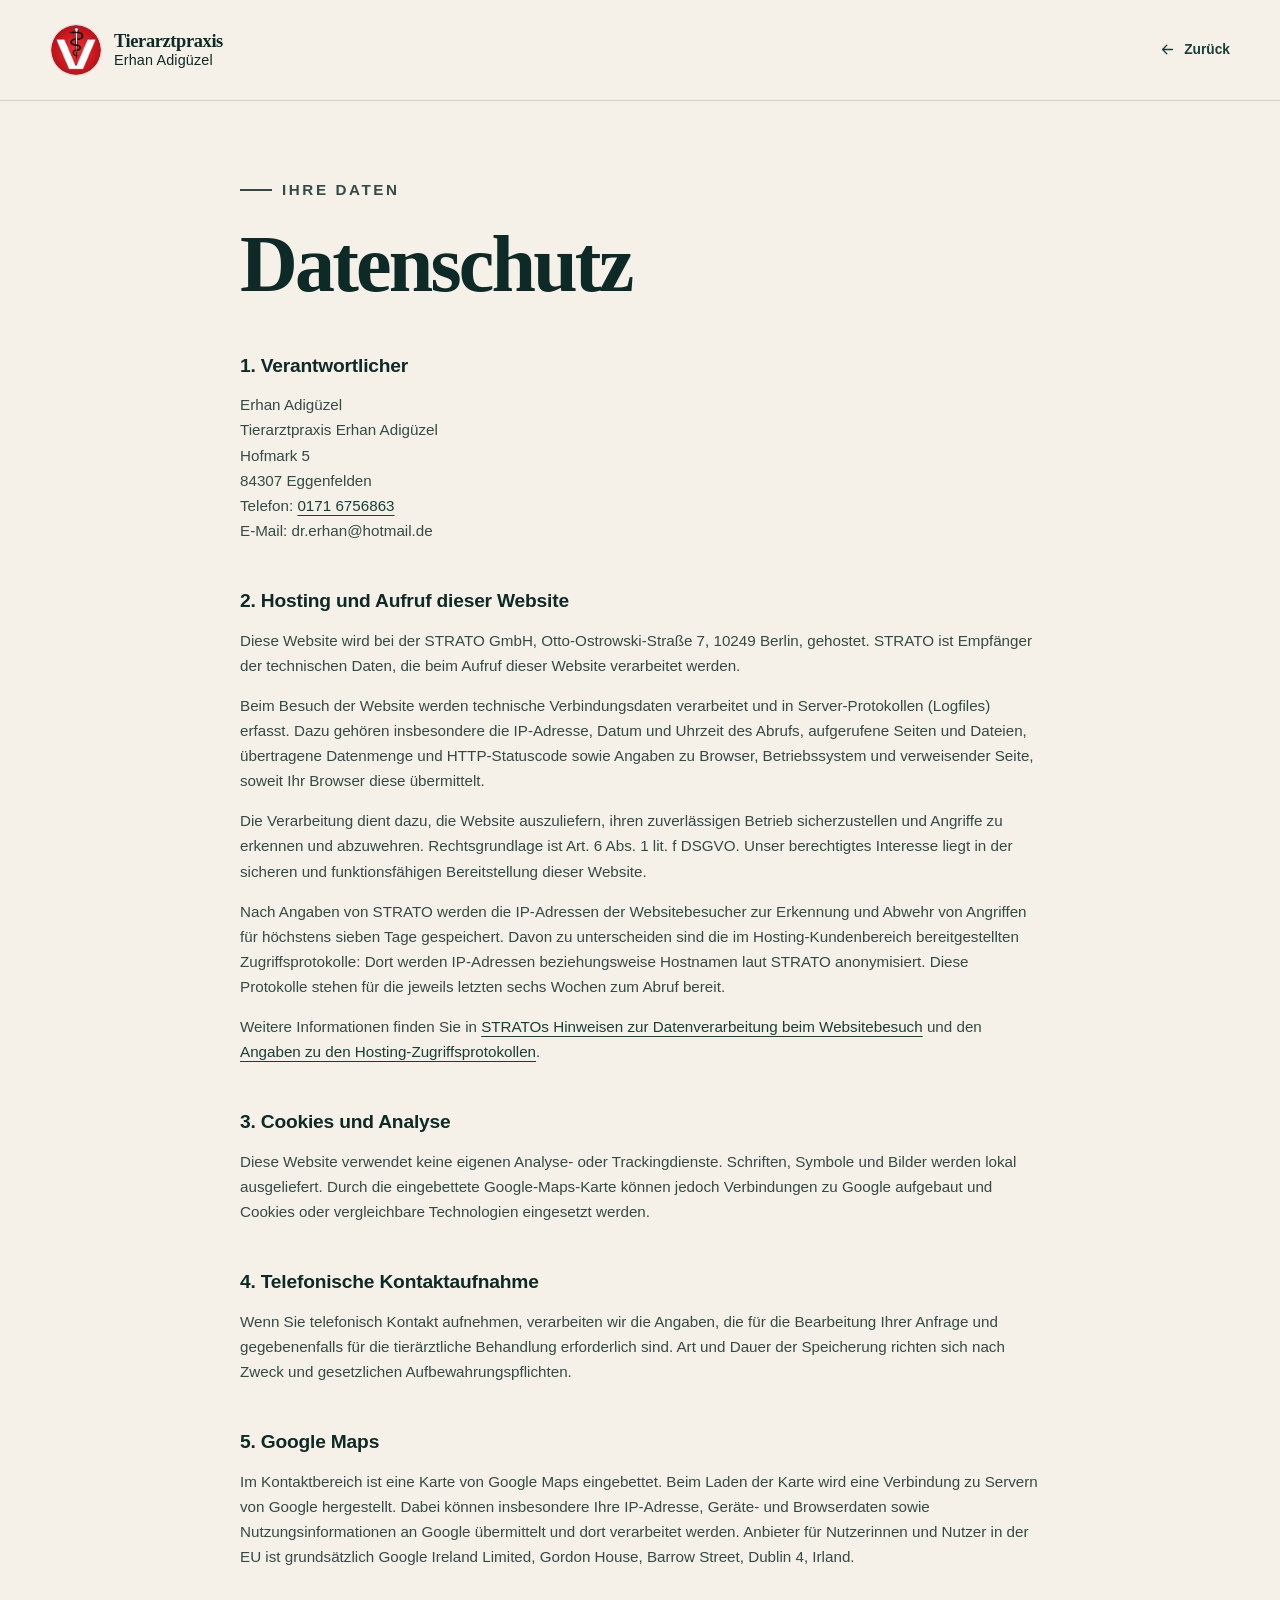
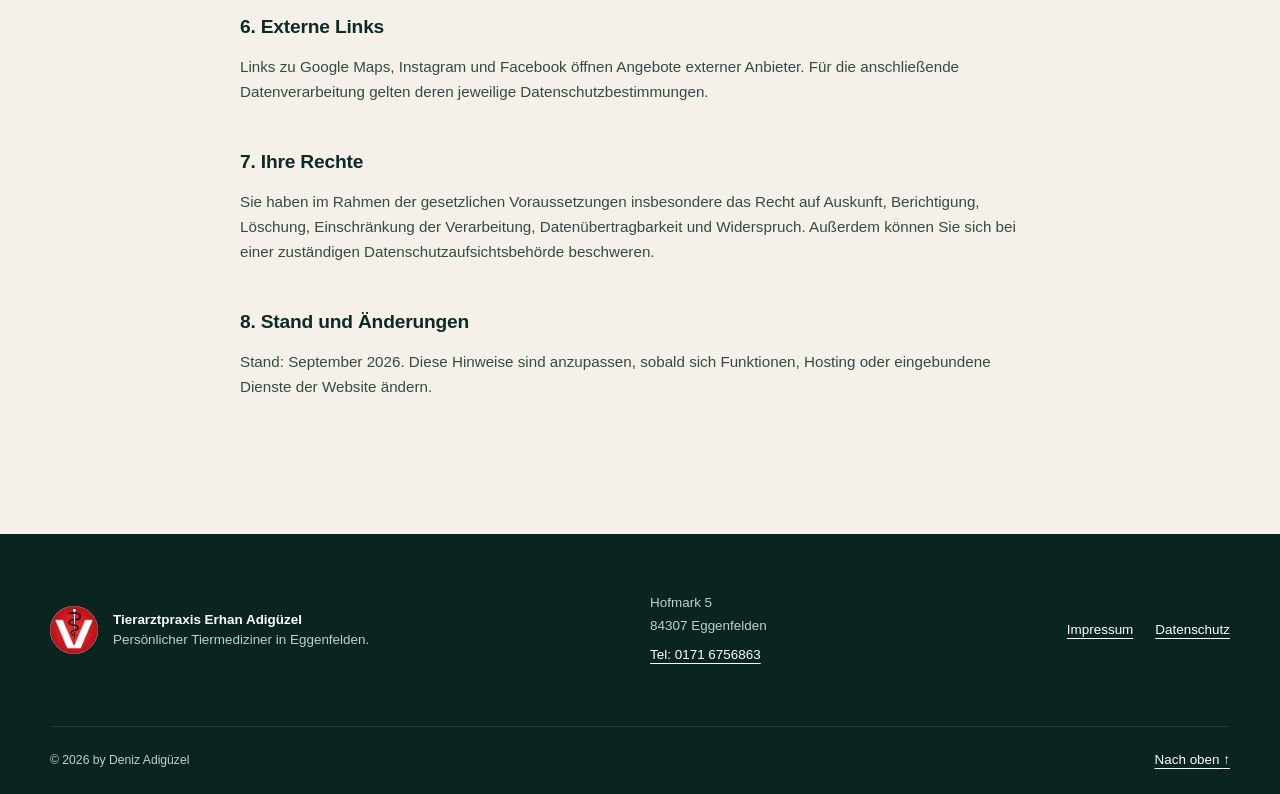
==== datenschutz.html @ cbe89e62 "deploy" ====
<!doctype html>
<html lang="de">
  <head>
    <meta charset="utf-8">
    <meta name="viewport" content="width=device-width, initial-scale=1">
    <meta name="description" content="Datenschutzhinweise der Tierarztpraxis Erhan Adigüzel in Eggenfelden zur Nutzung dieser Website und zur Verarbeitung personenbezogener Daten.">
    <meta name="theme-color" content="#173f38">
    <link rel="canonical" href="https://www.tierarzt-eggenfelden.de/datenschutz.html">
    <link rel="icon" href="assets/logo.webp" type="image/webp">
    <link rel="stylesheet" href="styles.css">
    <script src="footer.js?v=2" defer></script>
    <title>Datenschutz | Tierarztpraxis Erhan Adigüzel</title>
  </head>
  <body class="legal-page" id="top">
    <header class="legal-header">
      <div class="container">
        <a class="brand" href="index.html" aria-label="Zur Startseite">
          <img src="assets/logo.webp" width="48" height="48" alt="Logo der Tierarztpraxis Adigüzel">
          <span class="brand-copy"><strong>Tierarztpraxis</strong><span>Erhan Adigüzel</span></span>
        </a>
        <a class="legal-back" href="index.html">
          <svg aria-hidden="true" viewBox="0 0 24 24"><path d="M19 12H5M11 18l-6-6 6-6"/></svg>
          Zurück
        </a>
      </div>
    </header>

    <main class="legal-content">
      <p class="eyebrow">Ihre Daten</p>
      <h1>Datenschutz</h1>
      <h2>1. Verantwortlicher</h2>
      <p>Erhan Adigüzel<br>Tierarztpraxis Erhan Adigüzel<br>Hofmark 5<br>84307 Eggenfelden<br>Telefon: <a href="tel:+491716756863">0171 6756863</a><br>E-Mail: dr.erhan@hotmail.de</p>

      <h2>2. Hosting und Aufruf dieser Website</h2>
      <p>Diese Website wird bei der STRATO GmbH, Otto-Ostrowski-Straße 7, 10249 Berlin, gehostet. STRATO ist Empfänger der technischen Daten, die beim Aufruf dieser Website verarbeitet werden.</p>
      <p>Beim Besuch der Website werden technische Verbindungsdaten verarbeitet und in Server-Protokollen (Logfiles) erfasst. Dazu gehören insbesondere die IP-Adresse, Datum und Uhrzeit des Abrufs, aufgerufene Seiten und Dateien, übertragene Datenmenge und HTTP-Statuscode sowie Angaben zu Browser, Betriebssystem und verweisender Seite, soweit Ihr Browser diese übermittelt.</p>
      <p>Die Verarbeitung dient dazu, die Website auszuliefern, ihren zuverlässigen Betrieb sicherzustellen und Angriffe zu erkennen und abzuwehren. Rechtsgrundlage ist Art. 6 Abs. 1 lit. f DSGVO. Unser berechtigtes Interesse liegt in der sicheren und funktionsfähigen Bereitstellung dieser Website.</p>
      <p>Nach Angaben von STRATO werden die IP-Adressen der Websitebesucher zur Erkennung und Abwehr von Angriffen für höchstens sieben Tage gespeichert. Davon zu unterscheiden sind die im Hosting-Kundenbereich bereitgestellten Zugriffsprotokolle: Dort werden IP-Adressen beziehungsweise Hostnamen laut STRATO anonymisiert. Diese Protokolle stehen für die jeweils letzten sechs Wochen zum Abruf bereit.</p>
      <p>Weitere Informationen finden Sie in <a href="https://www.strato.de/faq/vertrag/fragen-zur-auftragsverarbeitungsvertrag-avv-und-der-neuen-eu-datenschutzgrundverordnung-dsgvo/" target="_blank" rel="noopener">STRATOs Hinweisen zur Datenverarbeitung beim Websitebesuch</a> und den <a href="https://www.strato.de/faq/hosting/so-erfahren-sie-wie-oft-ihre-internet-seiten-besucht-worden-sind/" target="_blank" rel="noopener">Angaben zu den Hosting-Zugriffsprotokollen</a>.</p>

      <h2>3. Cookies und Analyse</h2>
      <p>Diese Website verwendet keine eigenen Analyse- oder Trackingdienste. Schriften, Symbole und Bilder werden lokal ausgeliefert. Durch die eingebettete Google-Maps-Karte können jedoch Verbindungen zu Google aufgebaut und Cookies oder vergleichbare Technologien eingesetzt werden.</p>

      <h2>4. Telefonische Kontaktaufnahme</h2>
      <p>Wenn Sie telefonisch Kontakt aufnehmen, verarbeiten wir die Angaben, die für die Bearbeitung Ihrer Anfrage und gegebenenfalls für die tierärztliche Behandlung erforderlich sind. Art und Dauer der Speicherung richten sich nach Zweck und gesetzlichen Aufbewahrungspflichten.</p>

      <h2>5. Google Maps</h2>
      <p>Im Kontaktbereich ist eine Karte von Google Maps eingebettet. Beim Laden der Karte wird eine Verbindung zu Servern von Google hergestellt. Dabei können insbesondere Ihre IP-Adresse, Geräte- und Browserdaten sowie Nutzungsinformationen an Google übermittelt und dort verarbeitet werden. Anbieter für Nutzerinnen und Nutzer in der EU ist grundsätzlich Google Ireland Limited, Gordon House, Barrow Street, Dublin 4, Irland.</p>

      <h2>6. Externe Links</h2>
      <p>Links zu Google Maps, Instagram und Facebook öffnen Angebote externer Anbieter. Für die anschließende Datenverarbeitung gelten deren jeweilige Datenschutzbestimmungen.</p>

      <h2>7. Ihre Rechte</h2>
      <p>Sie haben im Rahmen der gesetzlichen Voraussetzungen insbesondere das Recht auf Auskunft, Berichtigung, Löschung, Einschränkung der Verarbeitung, Datenübertragbarkeit und Widerspruch. Außerdem können Sie sich bei einer zuständigen Datenschutzaufsichtsbehörde beschweren.</p>

      <h2>8. Stand und Änderungen</h2>
      <p>Stand: September 2026. Diese Hinweise sind anzupassen, sobald sich Funktionen, Hosting oder eingebundene Dienste der Website ändern.</p>
    </main>

    <footer class="site-footer">
      <div class="container footer-main">
        <div class="footer-brand">
          <img src="assets/logo.webp" width="48" height="48" alt="">
          <p><strong>Tierarztpraxis Erhan Adigüzel</strong><br>Persönlicher Tiermediziner in Eggenfelden.</p>
        </div>
        <div class="footer-contact">
          <p>Hofmark 5<br>84307 Eggenfelden</p>
          <a href="tel:+491716756863">Tel: 0171 6756863</a>
        </div>
        <div class="footer-links">
          <a href="impressum.html">Impressum</a>
          <a href="datenschutz.html">Datenschutz</a>
        </div>
      </div>
      <div class="container footer-bottom">
        <p>© <span id="current-year">2026</span> by Deniz Adigüzel</p>
        <a href="#top">Nach oben <span aria-hidden="true">↑</span></a>
      </div>
    </footer>
  </body>
</html>
---- styles.css ----
:root {
  --ink: #173f38;
  --ink-deep: #0d2a26;
  --text: #334a46;
  --muted: #657470;
  --paper: #fffdf8;
  --cream: #f5f1e8;
  --cream-deep: #ebe5d9;
  --sage: #dde8df;
  --sage-light: #eef4ef;
  --red: #bd252b;
  --red-dark: #961b21;
  --line: rgba(23, 63, 56, 0.16);
  --shadow: 0 24px 60px rgba(22, 52, 47, 0.12);
  --radius-sm: 12px;
  --radius: 22px;
  --radius-lg: 34px;
  --container: 1180px;
  --serif: "Iowan Old Style", "Palatino Linotype", "Book Antiqua", Palatino, Georgia, serif;
  --sans: Inter, ui-sans-serif, -apple-system, BlinkMacSystemFont, "Segoe UI", sans-serif;
}

*,
*::before,
*::after {
  box-sizing: border-box;
}

html {
  scroll-behavior: smooth;
  scroll-padding-top: 96px;
}

body {
  margin: 0;
  color: var(--text);
  background: var(--paper);
  font-family: var(--sans);
  font-size: 17px;
  line-height: 1.65;
  -webkit-font-smoothing: antialiased;
}

body.menu-open {
  overflow: hidden;
}

.scroll-progress {
  position: fixed;
  z-index: 100;
  top: 0;
  right: 0;
  left: 0;
  height: 3px;
  pointer-events: none;
}

.scroll-progress span {
  display: block;
  width: 100%;
  height: 100%;
  background: var(--red);
  transform: scaleX(0);
  transform-origin: left center;
  will-change: transform;
}

.js [data-reveal] {
  opacity: 0;
  translate: 0 30px;
  transition:
    opacity 700ms cubic-bezier(0.22, 1, 0.36, 1),
    translate 700ms cubic-bezier(0.22, 1, 0.36, 1);
  transition-delay: var(--reveal-delay, 0ms);
}

.js [data-reveal="left"] {
  translate: -38px 0;
}

.js [data-reveal="right"] {
  translate: 38px 0;
}

.js [data-reveal="image"] {
  opacity: 0;
  scale: 0.96;
  translate: 0 0;
  transition:
    opacity 900ms cubic-bezier(0.22, 1, 0.36, 1),
    scale 1000ms cubic-bezier(0.22, 1, 0.36, 1);
  transition-delay: var(--reveal-delay, 0ms);
}

.js [data-reveal].is-visible {
  opacity: 1;
  translate: 0 0;
}

.js [data-reveal="image"].is-visible {
  opacity: 1;
  scale: 1;
}

img {
  display: block;
  max-width: 100%;
}

a {
  color: inherit;
}

button,
a {
  -webkit-tap-highlight-color: transparent;
}

button,
input,
textarea,
select {
  font: inherit;
}

h1,
h2,
h3,
p {
  margin-top: 0;
}

h1,
h2,
h3 {
  color: var(--ink-deep);
  font-family: var(--serif);
  font-weight: 600;
  line-height: 1.08;
  letter-spacing: -0.035em;
}

h1 {
  max-width: 760px;
  margin-bottom: 28px;
  font-size: clamp(3rem, 6.2vw, 5.8rem);
}

h2 {
  margin-bottom: 24px;
  font-size: clamp(2.45rem, 4.7vw, 4.45rem);
}

h3 {
  margin-bottom: 14px;
  font-size: 1.45rem;
  letter-spacing: -0.02em;
}

svg {
  display: block;
  fill: none;
  stroke: currentColor;
  stroke-linecap: round;
  stroke-linejoin: round;
  stroke-width: 1.8;
}

.container {
  width: min(calc(100% - 40px), var(--container));
  margin-inline: auto;
}

.section {
  padding-block: clamp(88px, 10vw, 150px);
}

.sr-only {
  position: absolute;
  width: 1px;
  height: 1px;
  padding: 0;
  margin: -1px;
  overflow: hidden;
  clip: rect(0, 0, 0, 0);
  white-space: nowrap;
  border: 0;
}

.skip-link {
  position: fixed;
  z-index: 1000;
  top: 12px;
  left: 12px;
  padding: 11px 16px;
  color: white;
  background: var(--ink-deep);
  border-radius: 8px;
  font-size: 0.9rem;
  font-weight: 700;
  transform: translateY(-160%);
  transition: transform 180ms ease;
}

.skip-link:focus {
  transform: translateY(0);
}

:focus-visible {
  outline: 3px solid rgba(189, 37, 43, 0.44);
  outline-offset: 4px;
}

.eyebrow {
  display: flex;
  gap: 10px;
  align-items: center;
  margin-bottom: 22px;
  color: var(--red);
  font-size: 0.78rem;
  font-weight: 800;
  letter-spacing: 0.17em;
  line-height: 1.2;
  text-transform: uppercase;
}

.eyebrow::before {
  width: 32px;
  height: 2px;
  content: "";
  background: currentColor;
}

.eyebrow-light {
  color: #f5cbc7;
}

.button {
  display: inline-flex;
  min-height: 54px;
  gap: 11px;
  align-items: center;
  justify-content: center;
  padding: 13px 22px;
  color: white;
  background: var(--red);
  border: 1px solid var(--red);
  border-radius: 999px;
  box-shadow: 0 12px 28px rgba(164, 29, 36, 0.2);
  font-size: 0.94rem;
  font-weight: 750;
  line-height: 1;
  text-decoration: none;
  transition: background-color 180ms ease, border-color 180ms ease, transform 180ms ease, box-shadow 180ms ease;
}

.button:hover {
  color: white;
  background: var(--red-dark);
  border-color: var(--red-dark);
  box-shadow: 0 16px 34px rgba(164, 29, 36, 0.25);
  transform: translateY(-2px);
}

.button svg {
  width: 18px;
  height: 18px;
}

.button-small {
  min-height: 44px;
  padding: 10px 17px;
  font-size: 0.86rem;
}

.button-secondary {
  color: var(--ink);
  background: transparent;
  border-color: var(--ink);
  box-shadow: none;
}

.button-secondary:hover {
  color: white;
  background: var(--ink);
  border-color: var(--ink);
  box-shadow: none;
}

.button-light {
  color: var(--ink-deep);
  background: white;
  border-color: white;
  box-shadow: none;
}

.button-light:hover {
  color: var(--ink-deep);
  background: var(--cream);
  border-color: var(--cream);
  box-shadow: none;
}

.text-link {
  display: inline-flex;
  gap: 9px;
  align-items: center;
  color: var(--ink);
  font-size: 0.95rem;
  font-weight: 760;
  line-height: 1.3;
  text-decoration-color: rgba(23, 63, 56, 0.32);
  text-underline-offset: 5px;
}

.text-link svg {
  width: 18px;
  height: 18px;
  transition: transform 180ms ease;
}

.text-link:hover svg {
  transform: translateX(4px);
}

.utility-bar {
  position: relative;
  z-index: 40;
  color: #edf5f1;
  background: var(--ink-deep);
  font-size: 0.79rem;
}

.utility-inner {
  display: flex;
  min-height: 39px;
  align-items: center;
  justify-content: space-between;
}

.opening-status {
  display: flex;
  gap: 9px;
  align-items: center;
  margin-bottom: 0;
  letter-spacing: 0.015em;
}

.status-dot {
  width: 7px;
  height: 7px;
  background: #e2b66f;
  border-radius: 50%;
  box-shadow: 0 0 0 4px rgba(226, 182, 111, 0.12);
}

.opening-status.is-open .status-dot {
  background: #89d39c;
  box-shadow: 0 0 0 4px rgba(137, 211, 156, 0.12);
}

.emergency-link {
  display: inline-flex;
  gap: 8px;
  align-items: center;
  color: white;
  font-weight: 720;
  text-decoration: none;
}

.emergency-link svg {
  width: 15px;
  height: 15px;
}

.site-header {
  position: sticky;
  z-index: 30;
  top: 0;
  background: rgba(255, 253, 248, 0.92);
  border-bottom: 1px solid transparent;
  backdrop-filter: blur(18px);
  transition: border-color 180ms ease, box-shadow 180ms ease;
}

.site-header.is-scrolled {
  border-color: var(--line);
  box-shadow: 0 10px 35px rgba(22, 52, 47, 0.07);
}

.header-inner {
  display: flex;
  min-height: 84px;
  align-items: center;
  justify-content: space-between;
}

.brand {
  display: inline-flex;
  gap: 12px;
  align-items: center;
  color: var(--ink-deep);
  text-decoration: none;
}

.brand img {
  width: 52px;
  height: 52px;
  border: 1px solid rgba(13, 42, 38, 0.1);
  border-radius: 50%;
}

.brand-copy {
  display: flex;
  flex-direction: column;
  font-size: 0.9rem;
  letter-spacing: 0.01em;
  line-height: 1.2;
}

.brand-copy strong {
  font-family: var(--serif);
  font-size: 1.15rem;
  letter-spacing: -0.02em;
}

.site-nav {
  display: flex;
  gap: clamp(18px, 2.2vw, 32px);
  align-items: center;
}

.site-nav > a:not(.button) {
  position: relative;
  color: var(--text);
  font-size: 0.87rem;
  font-weight: 670;
  text-decoration: none;
}

.site-nav > a:not(.button)::after {
  position: absolute;
  right: 0;
  bottom: -7px;
  left: 0;
  height: 2px;
  content: "";
  background: var(--red);
  transform: scaleX(0);
  transform-origin: right;
  transition: transform 180ms ease;
}

.site-nav > a[aria-current="page"] {
  color: var(--red);
}

.site-nav > a:not(.button):hover::after,
.site-nav > a[aria-current="page"]::after {
  transform: scaleX(1);
  transform-origin: left;
}

.menu-toggle {
  display: none;
}

.hero {
  position: relative;
  overflow-x: clip;
  overflow-y: visible;
  padding: clamp(60px, 6.5vw, 96px) 0 0;
  background:
    radial-gradient(circle at 10% 10%, rgba(221, 232, 223, 0.9), transparent 30%),
    linear-gradient(180deg, var(--cream) 0%, var(--paper) 82%);
}

.hero::before {
  position: absolute;
  top: 14%;
  left: -110px;
  width: 260px;
  height: 260px;
  content: "";
  border: 1px solid rgba(23, 63, 56, 0.1);
  border-radius: 50%;
}

.hero-grid {
  display: grid;
  grid-template-columns: minmax(0, 1.02fr) minmax(380px, 0.78fr);
  gap: clamp(54px, 7vw, 100px);
  align-items: center;
}

.hero-copy {
  position: relative;
  z-index: 2;
  padding-bottom: 74px;
}

.hero-lead {
  max-width: 680px;
  margin-bottom: 34px;
  color: var(--text);
  font-size: clamp(1.08rem, 1.5vw, 1.25rem);
  line-height: 1.65;
}

.hero-actions {
  display: flex;
  gap: 24px;
  align-items: center;
  margin-bottom: 21px;
}
.appointment-note {
  max-width: 580px;
  margin-bottom: 0;
  color: var(--muted);
  font-size: 0.86rem;
}

.hero-media {
  position: relative;
  min-height: 610px;
  margin: 0;
  overflow: hidden;
  background: var(--sage);
  border-radius: var(--radius-lg);
  box-shadow: var(--shadow);
}

.hero-media::after {
  position: absolute;
  inset: 0;
  content: "";
  background: linear-gradient(180deg, transparent 55%, rgba(7, 30, 26, 0.56) 100%);
  pointer-events: none;
}

.hero-media > img {
  width: 100%;
  height: 100%;
  min-height: 610px;
  object-fit: cover;
  object-position: 56% center;
  transform: translateY(var(--parallax-offset, 0)) scale(1.04);
  will-change: transform;
}

.hero-media > .hero-practice-photo {
  object-position: 46% center;
}

.hero-media figcaption {
  position: absolute;
  z-index: 2;
  right: 30px;
  bottom: 28px;
  left: 30px;
  display: flex;
  align-items: flex-end;
  justify-content: space-between;
  color: white;
  font-size: 0.84rem;
  font-weight: 700;
}

.quick-facts {
  position: relative;
  z-index: 3;
  display: grid;
  grid-template-columns: repeat(3, 1fr);
  overflow: hidden;
  background: var(--ink);
  border-radius: 999px;
  box-shadow: 0 20px 50px rgba(13, 42, 38, 0.2);
  transform: translateY(40px);
}

.quick-fact {
  display: flex;
  min-height: 124px;
  gap: 17px;
  align-items: center;
  padding: 26px 30px;
  color: white;
  border-right: 1px solid rgba(255, 255, 255, 0.14);
  text-decoration: none;
  transition: background-color 180ms ease;
}

.quick-fact:last-child {
  border-right: 0;
}

.quick-fact:hover {
  background: var(--ink-deep);
}

.quick-fact svg {
  width: 28px;
  min-width: 28px;
  height: 28px;
  color: #cdded3;
}

.quick-fact span {
  font-size: 0.95rem;
  font-weight: 700;
  line-height: 1.35;
}

.quick-fact small {
  display: block;
  margin-bottom: 6px;
  color: #aec3bc;
  font-size: 0.71rem;
  font-weight: 700;
  letter-spacing: 0.1em;
  text-transform: uppercase;
}

.promise-section {
  padding: clamp(120px, 12vw, 165px) 0 clamp(72px, 8vw, 110px);
  background: var(--paper);
}

.promise-grid {
  display: grid;
  grid-template-columns: repeat(3, 1fr);
  border-top: 1px solid var(--line);
  border-bottom: 1px solid var(--line);
}

.promise-grid article {
  padding: 34px clamp(24px, 3vw, 42px);
  border-right: 1px solid var(--line);
}

.promise-grid article:first-child {
  padding-left: 0;
}

.promise-grid article:last-child {
  padding-right: 0;
  border-right: 0;
}

.promise-number {
  display: block;
  margin-bottom: 42px;
  color: var(--red);
  font-family: var(--serif);
  font-size: 0.84rem;
  font-style: italic;
}

.promise-grid h3 {
  margin-bottom: 12px;
}

.promise-grid p {
  max-width: 330px;
  margin-bottom: 0;
  color: var(--muted);
  font-size: 0.9rem;
  line-height: 1.65;
}

.services {
  padding-top: clamp(88px, 10vw, 150px);
}

.section-heading {
  display: grid;
  grid-template-columns: minmax(0, 1.4fr) minmax(260px, 0.6fr);
  gap: clamp(36px, 8vw, 100px);
  align-items: end;
  margin-bottom: 56px;
}

.section-heading h2 {
  max-width: 800px;
  margin-bottom: 0;
}

.section-heading > p {
  max-width: 440px;
  margin-bottom: 5px;
  color: var(--muted);
}

.section-heading-narrow {
  display: block;
  max-width: 760px;
}

.service-grid {
  display: grid;
  grid-template-columns: repeat(3, 1fr);
  border-top: 1px solid var(--line);
  border-left: 1px solid var(--line);
}

.service-card {
  position: relative;
  min-height: 350px;
  padding: clamp(28px, 3.2vw, 42px);
  overflow: hidden;
  background: var(--paper);
  border-right: 1px solid var(--line);
  border-bottom: 1px solid var(--line);
  transition: background-color 220ms ease, transform 220ms ease, box-shadow 220ms ease;
}

.service-card::after {
  position: absolute;
  right: -80px;
  bottom: -100px;
  width: 180px;
  height: 180px;
  content: "";
  border: 1px solid rgba(23, 63, 56, 0.12);
  border-radius: 50%;
  transition: transform 300ms ease;
}

.service-card:hover {
  z-index: 2;
  background: var(--sage-light);
  box-shadow: 0 18px 45px rgba(22, 52, 47, 0.1);
  transform: translateY(-5px);
}

.service-card:hover::after {
  transform: scale(1.18);
}

.service-card-featured {
  color: rgba(255, 255, 255, 0.78);
  background: var(--ink);
}

.service-card-featured h3,
.service-card-featured .service-number,
.service-card-featured .service-icon {
  color: white;
}

.service-card-featured::after {
  border-color: rgba(255, 255, 255, 0.14);
}

.service-card-featured:hover {
  background: var(--ink-deep);
}

.service-number {
  position: absolute;
  top: 28px;
  right: 30px;
  color: #83938e;
  font-family: var(--serif);
  font-size: 0.88rem;
  font-style: italic;
}

.service-icon {
  display: grid;
  width: 60px;
  height: 60px;
  margin-bottom: 44px;
  color: var(--red);
  background: rgba(189, 37, 43, 0.08);
  border-radius: 50%;
  place-items: center;
}

.service-card-featured .service-icon {
  background: rgba(255, 255, 255, 0.1);
}

.service-icon svg {
  width: 28px;
  height: 28px;
}

.service-card h3 {
  position: relative;
  z-index: 1;
  max-width: 300px;
}

.service-card p {
  position: relative;
  z-index: 1;
  max-width: 340px;
  margin-bottom: 0;
  font-size: 0.93rem;
  line-height: 1.65;
}

.service-note {
  display: flex;
  align-items: center;
  justify-content: space-between;
  padding: 28px 2px 0;
}

.service-note p {
  margin-bottom: 0;
  color: var(--muted);
}

.practice {
  overflow: hidden;
  background: var(--cream);
}

.practice-grid {
  display: grid;
  grid-template-columns: minmax(320px, 0.84fr) minmax(0, 1fr);
  gap: clamp(60px, 10vw, 130px);
  align-items: center;
}

.practice-media {
  position: relative;
  max-width: 500px;
  margin: 0;
}

.practice-media::before {
  position: absolute;
  top: -34px;
  right: -34px;
  width: 72%;
  height: 70%;
  content: "";
  background: var(--sage);
  border-radius: var(--radius);
}

.image-frame {
  position: relative;
  z-index: 1;
  overflow: hidden;
  aspect-ratio: 4 / 5;
  background: #d9e2dd;
  border-radius: var(--radius-lg);
  box-shadow: var(--shadow);
}

.image-frame img {
  width: 100%;
  height: 100%;
  object-fit: cover;
  object-position: 50% 25%;
}

.practice-media figcaption {
  position: relative;
  z-index: 2;
  width: fit-content;
  margin: -24px 0 0 30px;
  padding: 13px 18px;
  color: white;
  background: var(--ink);
  border-radius: 10px;
  font-size: 0.8rem;
  font-weight: 700;
  letter-spacing: 0.03em;
}

.practice-copy {
  max-width: 650px;
}

.practice-copy .large-copy {
  margin-bottom: 22px;
  color: var(--ink);
  font-size: clamp(1.12rem, 1.5vw, 1.28rem);
  line-height: 1.65;
}

.practice-copy > p:not(.eyebrow, .large-copy) {
  color: var(--muted);
}

.check-list {
  display: grid;
  gap: 14px;
  margin: 34px 0 38px;
  padding: 0;
  list-style: none;
}

.check-list li {
  display: flex;
  gap: 13px;
  align-items: center;
  color: var(--ink);
  font-size: 0.94rem;
  font-weight: 670;
}

.check-list svg {
  width: 23px;
  height: 23px;
  padding: 4px;
  color: white;
  background: var(--red);
  border-radius: 50%;
  stroke-width: 2.5;
}

.practice-album {
  overflow: hidden;
  background: #f2ece2;
}

.practice-album-layout {
  display: grid;
  grid-template-columns: minmax(0, 0.85fr) minmax(0, 1.15fr);
  gap: clamp(32px, 5vw, 72px);
  align-items: center;
}

.practice-album-copy h2 {
  font-size: clamp(2.6rem, 4.1vw, 3.75rem);
  line-height: 1.12;
}

.practice-album-copy h2 em {
  color: #966047;
  font-weight: 500;
}

.practice-album-copy > p:not(.eyebrow) {
  max-width: 390px;
}

.practice-album-link {
  margin-top: 12px;
  padding-block: 10px;
}

.practice-album-copy .practice-album-address {
  margin: 36px 0 0;
  padding-left: 18px;
  color: var(--muted);
  border-left: 1px solid #c7bba9;
  font-size: 0.8rem;
  line-height: 1.6;
}

.practice-album-photos {
  position: relative;
  min-width: 0;
  height: clamp(420px, 43vw, 510px);
}

.album-print {
  position: absolute;
  margin: 0;
  padding: 10px 10px 0;
  background: var(--paper);
  border: 1px solid rgba(96, 69, 47, 0.1);
  border-radius: 5px;
  box-shadow: 0 12px 25px rgba(69, 48, 31, 0.12);
}

.album-print-patient {
  top: 18px;
  left: 12px;
  width: 54%;
  rotate: -5deg;
}

.album-print-room {
  z-index: 1;
  top: 36%;
  right: 10px;
  width: 53%;
  rotate: 5deg;
}

.album-print a {
  display: block;
  overflow: hidden;
  border-radius: 2px;
}

.album-print img {
  width: 100%;
  height: auto;
  aspect-ratio: 4 / 3;
  object-fit: cover;
  transition: transform 500ms ease;
}

.album-print-patient img {
  aspect-ratio: 4 / 5;
  object-position: center 48%;
}

.album-print a:hover img,
.album-print a:focus-visible img {
  transform: scale(1.035);
}

.album-print figcaption {
  display: flex;
  min-height: 48px;
  gap: 8px;
  align-items: center;
  justify-content: space-between;
  color: var(--ink);
  font-family: var(--serif);
  font-size: clamp(0.78rem, 1.2vw, 1rem);
  font-style: italic;
  line-height: 1.3;
}

.album-print figcaption span:last-child {
  color: #a78d73;
  font-family: var(--sans);
  font-size: 0.65rem;
  font-style: normal;
}

.practice-album-note {
  position: absolute;
  top: 28px;
  right: 8px;
  max-width: 32%;
  margin: 0;
  color: #966047;
  font-family: var(--serif);
  font-size: 1.12rem;
  font-style: italic;
  line-height: 1.4;
  rotate: 5deg;
}

@media (max-width: 820px) {
  .practice-album-layout {
    grid-template-columns: 1fr;
    gap: 32px;
  }

  .practice-album-copy > p:not(.eyebrow) {
    max-width: 520px;
  }

  .practice-album-copy .practice-album-address {
    display: none;
  }

  .practice-album-photos {
    width: min(100%, 620px);
    height: 500px;
    margin-inline: auto;
  }
}

@media (max-width: 560px) {
  .practice-album-photos {
    height: 360px;
  }

  .album-print {
    padding: 7px 7px 0;
  }

  .album-print-patient {
    left: 9px;
    width: 55%;
  }

  .album-print-room {
    top: 43%;
    right: 7px;
    width: 54%;
  }

  .album-print figcaption {
    min-height: 42px;
    font-size: 0.75rem;
  }

  .practice-album-note {
    right: 9px;
    max-width: 30%;
    font-size: 0.92rem;
  }
}

.visit {
  background: var(--paper);
}

.visit-steps {
  display: grid;
  grid-template-columns: repeat(3, 1fr);
  gap: 28px;
  margin: 0;
  padding: 0;
  list-style: none;
  counter-reset: visit;
}

.visit-steps li {
  position: relative;
  display: flex;
  min-height: 260px;
  flex-direction: column;
  justify-content: space-between;
  padding: 30px;
  background: var(--sage-light);
  border-radius: var(--radius);
}

.visit-steps li:nth-child(2) {
  background: var(--cream);
}

.visit-steps li:nth-child(3) {
  color: rgba(255, 255, 255, 0.75);
  background: var(--ink);
}

.visit-steps li:nth-child(3) h3 {
  color: white;
}

.step-number {
  display: grid;
  width: 46px;
  height: 46px;
  color: var(--red);
  background: white;
  border-radius: 50%;
  font-family: var(--serif);
  font-size: 1.15rem;
  font-weight: 700;
  place-items: center;
}

.visit-steps h3 {
  margin-bottom: 12px;
}

.visit-steps p {
  margin-bottom: 0;
  font-size: 0.93rem;
  line-height: 1.65;
}

.hours {
  position: relative;
  overflow: hidden;
  color: rgba(255, 255, 255, 0.72);
  background: var(--ink-deep);
}

.hours::after {
  position: absolute;
  top: -190px;
  right: -120px;
  width: 540px;
  height: 540px;
  content: "";
  border: 1px solid rgba(255, 255, 255, 0.08);
  border-radius: 50%;
}

.hours-grid {
  position: relative;
  z-index: 1;
  display: grid;
  grid-template-columns: minmax(0, 0.85fr) minmax(420px, 0.75fr);
  gap: clamp(70px, 10vw, 150px);
  align-items: center;
}

.hours-intro {
  max-width: 580px;
}

.hours-intro h2 {
  color: white;
}

.hours-intro p:not(.eyebrow) {
  max-width: 570px;
  margin-bottom: 36px;
}

.hours-card {
  padding: clamp(28px, 4vw, 46px);
  color: var(--ink-deep);
  background: white;
  border-radius: var(--radius-lg);
  box-shadow: 0 28px 80px rgba(0, 0, 0, 0.2);
}

.hours-row {
  display: grid;
  grid-template-columns: minmax(150px, 1fr) auto;
  gap: 3px 24px;
  align-items: center;
  padding: 19px 0;
  border-bottom: 1px solid var(--line);
}

.hours-row:first-child {
  padding-top: 0;
}

.hours-row > span {
  grid-row: 1 / span 2;
  font-size: 0.92rem;
  font-weight: 700;
}

.hours-row strong {
  font-size: 0.91rem;
  text-align: right;
}

.hours-row-muted {
  color: var(--muted);
}

.emergency-box {
  display: grid;
  grid-template-columns: auto 1fr;
  gap: 18px;
  margin-top: 30px;
  padding: 23px;
  background: #fff0ed;
  border-radius: var(--radius-sm);
}

.emergency-icon {
  display: grid;
  width: 43px;
  height: 43px;
  color: var(--red);
  background: white;
  border-radius: 50%;
  place-items: center;
}

.emergency-icon svg {
  width: 22px;
  height: 22px;
}

.emergency-box h3 {
  margin-bottom: 6px;
  font-family: var(--sans);
  font-size: 1rem;
  font-weight: 780;
  letter-spacing: 0;
}

.emergency-box p {
  margin-bottom: 8px;
  color: var(--text);
  font-size: 0.84rem;
  line-height: 1.5;
}

.emergency-box a {
  color: var(--red-dark);
  font-weight: 800;
  text-underline-offset: 4px;
}

.faq {
  background: var(--cream);
}

.faq-grid {
  display: grid;
  grid-template-columns: minmax(280px, 0.7fr) minmax(0, 1fr);
  gap: clamp(60px, 10vw, 140px);
}

.faq-intro {
  position: sticky;
  top: 130px;
  align-self: start;
}

.faq-intro p:not(.eyebrow) {
  max-width: 420px;
  color: var(--muted);
}

.faq-list {
  border-top: 1px solid var(--line);
}

.faq-list details {
  border-bottom: 1px solid var(--line);
}

.faq-list summary {
  display: flex;
  min-height: 78px;
  gap: 20px;
  align-items: center;
  justify-content: space-between;
  color: var(--ink-deep);
  cursor: pointer;
  font-family: var(--serif);
  font-size: 1.25rem;
  font-weight: 600;
  line-height: 1.3;
  list-style: none;
}

.faq-list summary::-webkit-details-marker {
  display: none;
}

.faq-list summary span {
  position: relative;
  width: 28px;
  min-width: 28px;
  height: 28px;
  border: 1px solid var(--line);
  border-radius: 50%;
}

.faq-list summary span::before,
.faq-list summary span::after {
  position: absolute;
  top: 50%;
  left: 50%;
  width: 10px;
  height: 1.5px;
  content: "";
  background: var(--ink);
  transform: translate(-50%, -50%);
  transition: transform 180ms ease;
}

.faq-list summary span::after {
  transform: translate(-50%, -50%) rotate(90deg);
}

.faq-list details[open] summary span::after {
  transform: translate(-50%, -50%) rotate(0deg);
}

.faq-list details p {
  max-width: 680px;
  margin: -1px 50px 28px 0;
  color: var(--muted);
  font-size: 0.94rem;
}

.contact {
  background: var(--paper);
}

.contact-grid {
  display: grid;
  grid-template-columns: minmax(340px, 0.7fr) minmax(0, 1fr);
  gap: clamp(60px, 8vw, 110px);
  align-items: center;
}

.contact-copy > p:not(.eyebrow) {
  max-width: 520px;
  color: var(--muted);
}

.contact-list {
  display: grid;
  gap: 4px;
  margin: 34px 0 30px;
  font-style: normal;
}

.contact-list a {
  display: flex;
  width: fit-content;
  gap: 15px;
  align-items: center;
  padding: 8px 0;
  color: var(--ink-deep);
  text-decoration: none;
}

.contact-list a:hover span:last-child {
  text-decoration: underline;
  text-decoration-color: rgba(23, 63, 56, 0.3);
  text-underline-offset: 5px;
}

.contact-icon {
  display: grid;
  width: 42px;
  height: 42px;
  color: var(--red);
  background: rgba(189, 37, 43, 0.08);
  border-radius: 50%;
  place-items: center;
}

.contact-icon svg {
  width: 20px;
  height: 20px;
}

.contact-list small {
  display: block;
  color: var(--muted);
  font-size: 0.72rem;
  font-weight: 700;
  letter-spacing: 0.05em;
  text-transform: uppercase;
}

.social-links {
  display: flex;
  gap: 10px;
}

.social-links a {
  display: grid;
  width: 44px;
  height: 44px;
  color: var(--ink);
  border: 1px solid var(--line);
  border-radius: 50%;
  place-items: center;
  transition: color 180ms ease, background-color 180ms ease, border-color 180ms ease;
}

.social-links a:hover {
  color: white;
  background: var(--ink);
  border-color: var(--ink);
}

.social-links svg {
  width: 19px;
  height: 19px;
}

.map-embed {
  min-height: 540px;
  overflow: hidden;
  border: 1px solid var(--line);
  border-radius: var(--radius-lg);
  box-shadow: var(--shadow);
}

.map-embed iframe {
  display: block;
  width: 100%;
  min-height: 540px;
  border: 0;
}

.site-footer {
  color: #c2d0cb;
  background: #0a2420;
}

.footer-main {
  display: grid;
  grid-template-columns: 1.2fr 0.8fr auto;
  gap: 50px;
  align-items: center;
  padding-block: 58px;
}

.footer-brand {
  display: flex;
  gap: 15px;
  align-items: center;
}

.footer-brand img {
  border-radius: 50%;
}

.footer-brand p {
  margin-bottom: 0;
  font-size: 0.84rem;
  line-height: 1.5;
}

.footer-brand strong {
  color: white;
}

.footer-contact p {
  margin-bottom: 3px;
  font-size: 0.84rem;
}

.footer-contact a,
.footer-links a,
.footer-bottom a {
  color: white;
  font-size: 0.84rem;
  text-underline-offset: 4px;
}

.footer-links {
  display: flex;
  gap: 22px;
}

.footer-bottom {
  display: flex;
  min-height: 68px;
  align-items: center;
  justify-content: space-between;
  border-top: 1px solid rgba(255, 255, 255, 0.1);
}

.footer-bottom p {
  margin-bottom: 0;
  font-size: 0.76rem;
}

.mobile-actions {
  display: none;
}

.legal-page {
  min-height: 100vh;
  padding-bottom: 0;
  background: var(--cream);
}

.legal-header {
  padding: 24px 0;
  border-bottom: 1px solid var(--line);
}

.legal-header .container {
  display: flex;
  align-items: center;
  justify-content: space-between;
}

.legal-back {
  display: inline-flex;
  gap: 8px;
  align-items: center;
  color: var(--ink);
  font-size: 0.86rem;
  font-weight: 750;
  text-decoration: none;
}

.legal-back svg {
  width: 17px;
  height: 17px;
}

.legal-content {
  width: min(calc(100% - 40px), 800px);
  margin-inline: auto;
  padding-block: 80px 120px;
}

.legal-content h1 {
  margin-bottom: 18px;
  font-size: clamp(2.8rem, 7vw, 5rem);
}

.legal-content h2 {
  margin: 48px 0 16px;
  font-family: var(--sans);
  font-size: 1.2rem;
  font-weight: 780;
  letter-spacing: -0.01em;
}

.legal-content h3 {
  margin: 30px 0 10px;
  font-family: var(--sans);
  font-size: 1rem;
  font-weight: 760;
  letter-spacing: 0;
}

.legal-content p,
.legal-content li {
  color: var(--text);
  font-size: 0.95rem;
}

.legal-notice {
  margin: 30px 0 44px;
  padding: 20px 22px;
  color: #633d15;
  background: #fff3d8;
  border: 1px solid #e5c985;
  border-radius: var(--radius-sm);
  font-size: 0.9rem;
}

.legal-content a {
  color: var(--ink);
  text-underline-offset: 4px;
}

@media (max-width: 1050px) {
  .site-nav {
    gap: 18px;
  }

  .site-nav > a:not(.button) {
    display: none;
  }

  .hero-grid {
    grid-template-columns: minmax(0, 1fr) minmax(340px, 0.75fr);
    gap: 45px;
  }

  .hero-media,
  .hero-media > img {
    min-height: 550px;
  }

  .quick-fact {
    padding: 24px 22px;
  }

  .service-card {
    min-height: 370px;
  }

}

@media (max-width: 820px) {
  html {
    scroll-padding-top: 80px;
  }

  body {
    padding-bottom: 68px;
    font-size: 16px;
  }

  .utility-inner {
    min-height: 36px;
  }

  .opening-status {
    font-size: 0.73rem;
  }

  .emergency-link {
    font-size: 0;
  }

  .emergency-link::after {
    content: "Notfall";
    font-size: 0.74rem;
  }

  .emergency-link svg {
    width: 14px;
    height: 14px;
  }

  .header-inner {
    min-height: 74px;
  }

  .site-header {
    backdrop-filter: none;
  }

  .brand {
    position: relative;
    z-index: 42;
  }

  .brand img {
    width: 46px;
    height: 46px;
  }

  .brand-copy strong {
    font-size: 1.03rem;
  }

  .brand-copy span {
    font-size: 0.8rem;
  }

  .menu-toggle {
    position: relative;
    z-index: 42;
    display: grid;
    width: 46px;
    height: 46px;
    padding: 0;
    background: transparent;
    border: 1px solid var(--line);
    border-radius: 50%;
    place-content: center;
  }

  .menu-toggle > span:not(.sr-only) {
    width: 19px;
    height: 1.5px;
    margin: 3px 0;
    background: var(--ink-deep);
    transition: transform 180ms ease;
  }

  .menu-toggle[aria-expanded="true"] > span:nth-of-type(2) {
    transform: translateY(3.75px) rotate(45deg);
  }

  .menu-toggle[aria-expanded="true"] > span:nth-of-type(3) {
    transform: translateY(-3.75px) rotate(-45deg);
  }

  .site-nav {
    position: fixed;
    z-index: 40;
    inset: 0;
    display: flex;
    visibility: hidden;
    flex-direction: column;
    gap: 23px;
    align-items: flex-start;
    justify-content: center;
    padding: 120px 34px 90px;
    background: var(--paper);
    opacity: 0;
    pointer-events: none;
    transform: translateY(-10px);
    transition: opacity 180ms ease, transform 180ms ease, visibility 180ms ease;
  }

  .site-nav.is-open {
    visibility: visible;
    opacity: 1;
    pointer-events: auto;
    transform: translateY(0);
  }

  .site-nav > a:not(.button) {
    display: block;
    font-family: var(--serif);
    font-size: clamp(2rem, 9vw, 3.5rem);
    font-weight: 600;
    letter-spacing: -0.035em;
  }

  .site-nav > a:not(.button)::after {
    display: none;
  }

  .site-nav .button {
    margin-top: 15px;
  }

  .hero {
    padding-top: 54px;
  }

  .hero-grid,
  .section-heading,
  .practice-grid,
  .hours-grid,
  .faq-grid,
  .contact-grid {
    grid-template-columns: 1fr;
  }

  .hero-grid {
    gap: 10px;
  }

  .hero-copy {
    padding-bottom: 45px;
  }

  .js [data-reveal="left"],
  .js [data-reveal="right"] {
    translate: 0 26px;
  }

  .hero-media {
    min-height: 430px;
    border-radius: var(--radius-lg);
  }

  .hero-media > img {
    min-height: 430px;
  }

  .quick-facts {
    grid-template-columns: 1fr;
    width: min(calc(100% - 40px), var(--container));
    border-radius: var(--radius-lg);
    transform: translateY(34px);
  }

  .quick-fact {
    min-height: 98px;
    border-right: 0;
    border-bottom: 1px solid rgba(255, 255, 255, 0.14);
  }

  .quick-fact:last-child {
    border-bottom: 0;
  }

  .promise-section {
    padding: 105px 0 72px;
  }

  .promise-grid {
    grid-template-columns: 1fr;
  }

  .promise-grid article,
  .promise-grid article:first-child,
  .promise-grid article:last-child {
    padding: 28px 0;
    border-right: 0;
    border-bottom: 1px solid var(--line);
  }

  .promise-grid article:last-child {
    border-bottom: 0;
  }

  .promise-number {
    margin-bottom: 15px;
  }

  .promise-grid p {
    max-width: 600px;
  }

  .section-heading {
    gap: 24px;
    margin-bottom: 44px;
  }

  .service-grid {
    grid-template-columns: repeat(2, 1fr);
  }

  .service-card {
    min-height: 340px;
  }

  .practice-grid {
    gap: 70px;
  }

  .practice-media {
    width: min(90%, 500px);
  }


  .visit-steps {
    grid-template-columns: 1fr;
  }

  .visit-steps li {
    min-height: 220px;
  }

  .hours-grid,
  .faq-grid,
  .contact-grid {
    gap: 60px;
  }

  .faq-intro {
    position: static;
  }

  .map-embed,
  .map-embed iframe {
    min-height: 480px;
  }

  .footer-main {
    grid-template-columns: 1fr 1fr;
  }

  .footer-links {
    grid-column: 1 / -1;
  }

  .mobile-actions {
    position: fixed;
    z-index: 50;
    right: 0;
    bottom: 0;
    left: 0;
    display: grid;
    grid-template-columns: 1fr 1fr;
    min-height: 68px;
    padding: 7px;
    background: rgba(255, 253, 248, 0.96);
    border-top: 1px solid var(--line);
    box-shadow: 0 -10px 30px rgba(13, 42, 38, 0.08);
    backdrop-filter: blur(16px);
    transition: opacity 180ms ease, transform 180ms ease, visibility 180ms ease;
  }

  body.menu-open .mobile-actions {
    visibility: hidden;
    opacity: 0;
    transform: translateY(100%);
  }

  .mobile-actions a {
    display: flex;
    gap: 9px;
    align-items: center;
    justify-content: center;
    color: var(--ink);
    border-radius: 12px;
    font-size: 0.83rem;
    font-weight: 780;
    text-decoration: none;
  }

  .mobile-actions a:first-child {
    color: white;
    background: var(--red);
  }

  .mobile-actions svg {
    width: 18px;
    height: 18px;
  }
}

@media (max-width: 560px) {
  .container {
    width: min(calc(100% - 28px), var(--container));
  }

  .section {
    padding-block: 78px;
  }

  h1 {
    font-size: clamp(2.8rem, 15vw, 4rem);
  }

  h2 {
    font-size: clamp(2.25rem, 12vw, 3.4rem);
  }

  .utility-inner,
  .header-inner {
    width: min(calc(100% - 28px), var(--container));
  }

  .hero {
    padding-top: 42px;
  }

  .hero-lead {
    font-size: 1.05rem;
  }

  .hero-actions {
    align-items: flex-start;
    flex-direction: column;
  }

  .hero-media,
  .hero-media > img {
    min-height: 370px;
  }

  .hero-media figcaption {
    right: 20px;
    bottom: 19px;
    left: 20px;
    font-size: 0.75rem;
  }

  .quick-facts {
    width: min(calc(100% - 28px), var(--container));
  }

  .services {
    padding-top: 112px;
  }

  .service-grid {
    grid-template-columns: 1fr;
  }

  .service-card {
    min-height: 310px;
  }

  .service-note {
    gap: 18px;
    align-items: flex-start;
    flex-direction: column;
  }

  .practice-media::before {
    top: -22px;
    right: -18px;
  }

  .practice-media figcaption {
    margin-left: 16px;
  }


  .visit-steps li {
    min-height: 235px;
  }

  .hours-card {
    padding: 24px 20px;
  }

  .hours-row {
    grid-template-columns: 1fr auto;
    gap: 2px 14px;
  }

  .emergency-box {
    grid-template-columns: 1fr;
  }

  .faq-list summary {
    min-height: 88px;
    font-size: 1.12rem;
  }

  .map-embed,
  .map-embed iframe {
    min-height: 400px;
  }

  .footer-main {
    grid-template-columns: 1fr;
    gap: 26px;
  }

  .footer-links {
    grid-column: auto;
  }

  .footer-bottom {
    min-height: 86px;
    align-items: flex-start;
    flex-direction: column;
    justify-content: center;
  }

  .legal-content {
    width: min(calc(100% - 28px), 800px);
    padding-block: 60px 100px;
  }
}

@media (prefers-reduced-motion: reduce) {
  *,
  *::before,
  *::after {
    scroll-behavior: auto !important;
    transition-duration: 0.01ms !important;
    animation-duration: 0.01ms !important;
    animation-iteration-count: 1 !important;
  }

  .js [data-reveal],
  .js [data-reveal="left"],
  .js [data-reveal="right"] {
    opacity: 1;
    translate: 0 0;
  }

  .js [data-reveal="image"] {
    opacity: 1;
    scale: 1;
  }

  .hero-media > img {
    transform: none;
  }
}
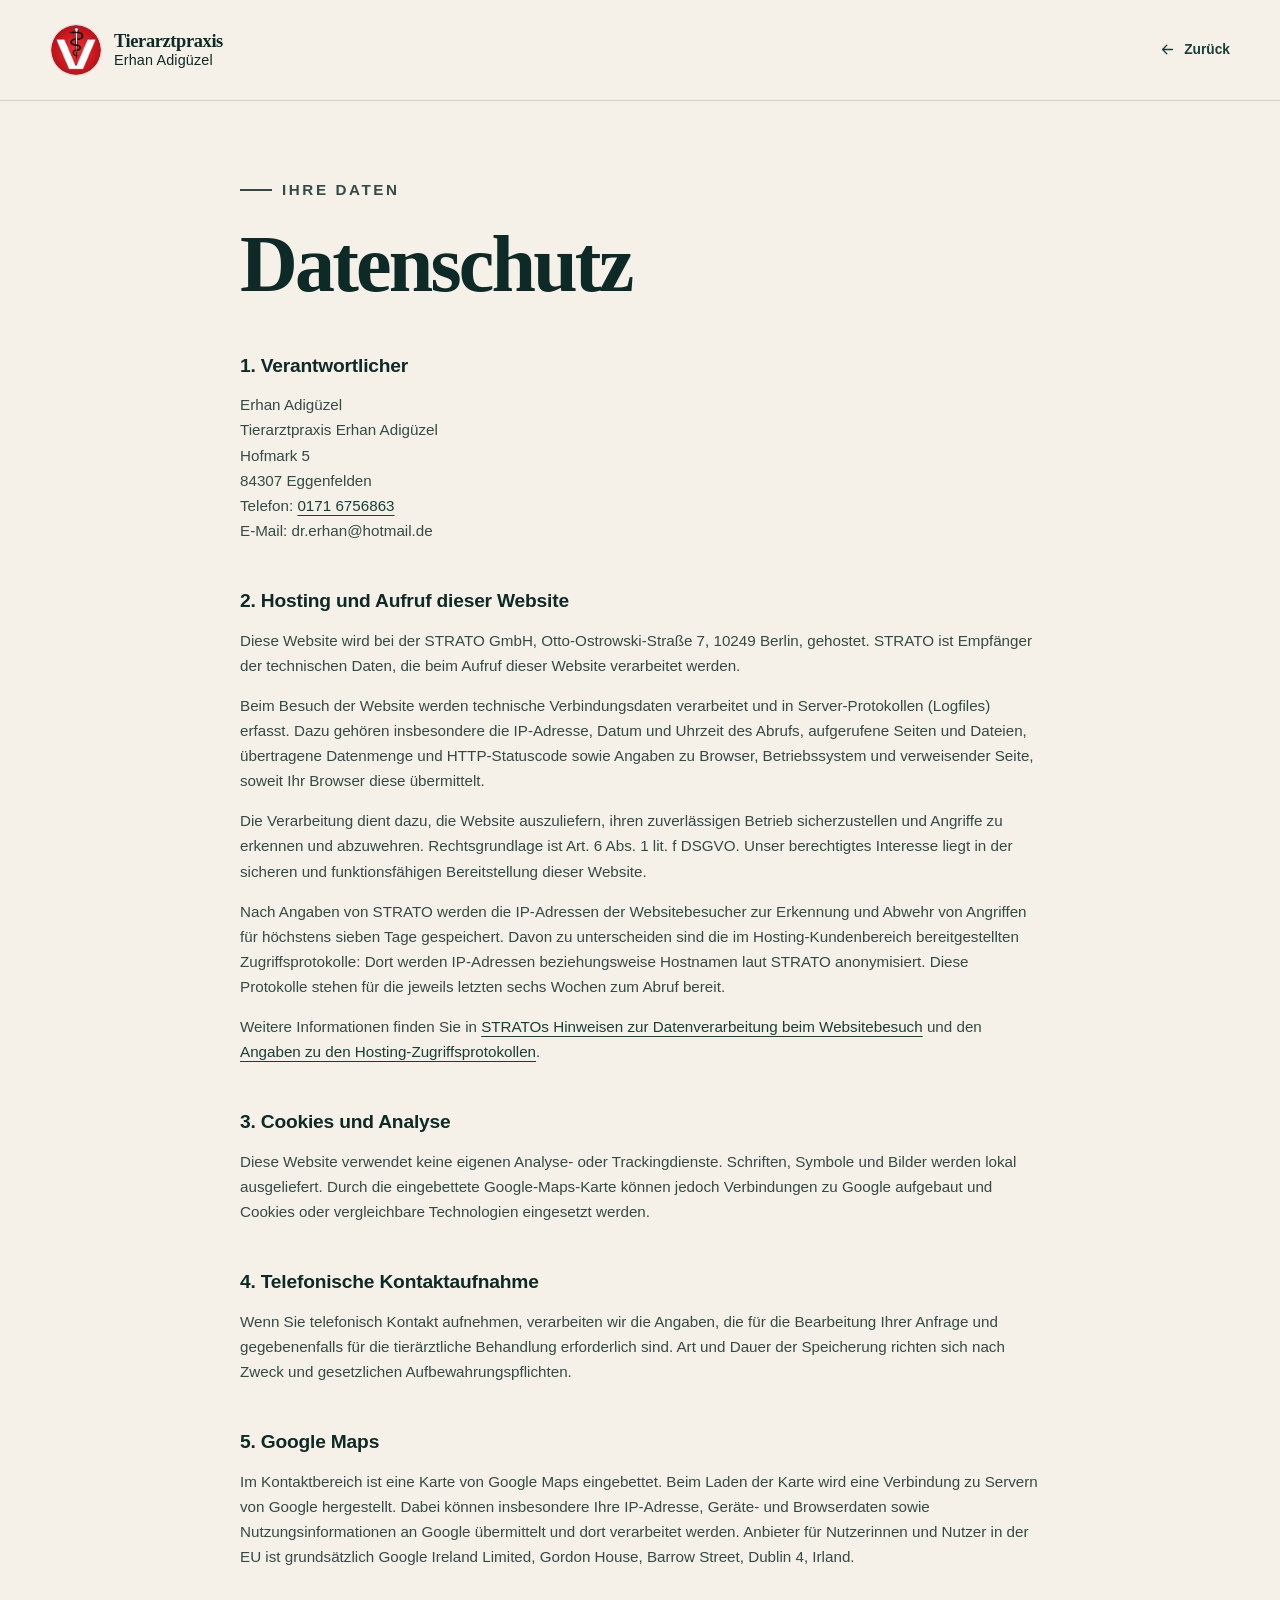
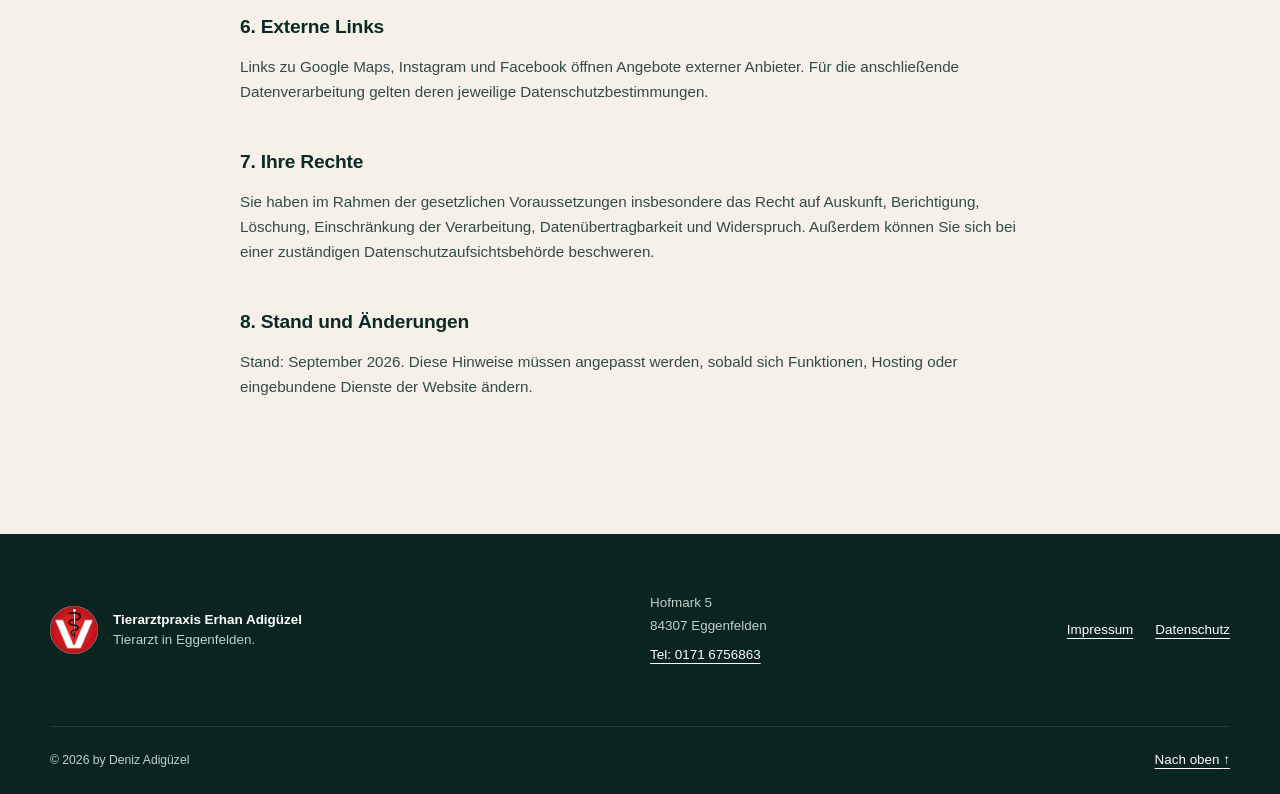
==== commit bbb1e51d: "changed wording" ====
--- a/datenschutz.html
+++ b/datenschutz.html
@@ -54,14 +54,14 @@
       <p>Sie haben im Rahmen der gesetzlichen Voraussetzungen insbesondere das Recht auf Auskunft, Berichtigung, Löschung, Einschränkung der Verarbeitung, Datenübertragbarkeit und Widerspruch. Außerdem können Sie sich bei einer zuständigen Datenschutzaufsichtsbehörde beschweren.</p>
 
       <h2>8. Stand und Änderungen</h2>
-      <p>Stand: September 2026. Diese Hinweise sind anzupassen, sobald sich Funktionen, Hosting oder eingebundene Dienste der Website ändern.</p>
+      <p>Stand: September 2026. Diese Hinweise müssen angepasst werden, sobald sich Funktionen, Hosting oder eingebundene Dienste der Website ändern.</p>
     </main>
 
     <footer class="site-footer">
       <div class="container footer-main">
         <div class="footer-brand">
           <img src="assets/logo.webp" width="48" height="48" alt="">
-          <p><strong>Tierarztpraxis Erhan Adigüzel</strong><br>Persönlicher Tiermediziner in Eggenfelden.</p>
+          <p><strong>Tierarztpraxis Erhan Adigüzel</strong><br>Tierarzt in Eggenfelden.</p>
         </div>
         <div class="footer-contact">
           <p>Hofmark 5<br>84307 Eggenfelden</p>
--- a/styles.css
+++ b/styles.css
@@ -622,7 +622,7 @@
 }
 
 .promise-section {
-  padding: clamp(120px, 12vw, 165px) 0 clamp(72px, 8vw, 110px);
+  padding: clamp(120px, 12vw, 120px) 0 clamp(72px, 8vw, 72px);
   background: var(--paper);
 }
 
@@ -1653,7 +1653,7 @@
   }
 
   body {
-    padding-bottom: 68px;
+    padding-bottom: 0;
     font-size: 16px;
   }
 
@@ -1980,13 +1980,27 @@
     padding-top: 42px;
   }
 
+  .hero h1 {
+    font-size: clamp(2rem, 11vw, 3.5rem);
+  }
+
   .hero-lead {
     font-size: 1.05rem;
   }
 
   .hero-actions {
-    align-items: flex-start;
-    flex-direction: column;
+    gap: 12px;
+    justify-content: space-evenly;
+  }
+
+  .hero-actions > a {
+    gap: 7px;
+    font-size: 0.88rem;
+    white-space: nowrap;
+  }
+
+  .hero-actions .button {
+    padding-inline: 14px;
   }
 
   .hero-media,
@@ -2001,6 +2015,10 @@
     font-size: 0.75rem;
   }
 
+  .hours {
+    margin-top: 24px;
+  }
+
   .quick-facts {
     width: min(calc(100% - 28px), var(--container));
   }
@@ -2063,17 +2081,32 @@
   .footer-main {
     grid-template-columns: 1fr;
     gap: 26px;
+    justify-items: center;
+    text-align: center;
+  }
+
+  .footer-brand {
+    flex-direction: column;
+    gap: 12px;
+    justify-content: center;
+  }
+
+  .footer-brand img {
+    width: 54px;
+    height: 54px;
   }
 
   .footer-links {
     grid-column: auto;
+    justify-content: center;
   }
 
   .footer-bottom {
     min-height: 86px;
-    align-items: flex-start;
+    align-items: center;
     flex-direction: column;
     justify-content: center;
+    text-align: center;
   }
 
   .legal-content {
@@ -2108,3 +2141,9 @@
     transform: none;
   }
 }
+
+ @media (max-width: 600px) {
+    .hide-on-mobile {
+      display: none;
+    }
+  }
